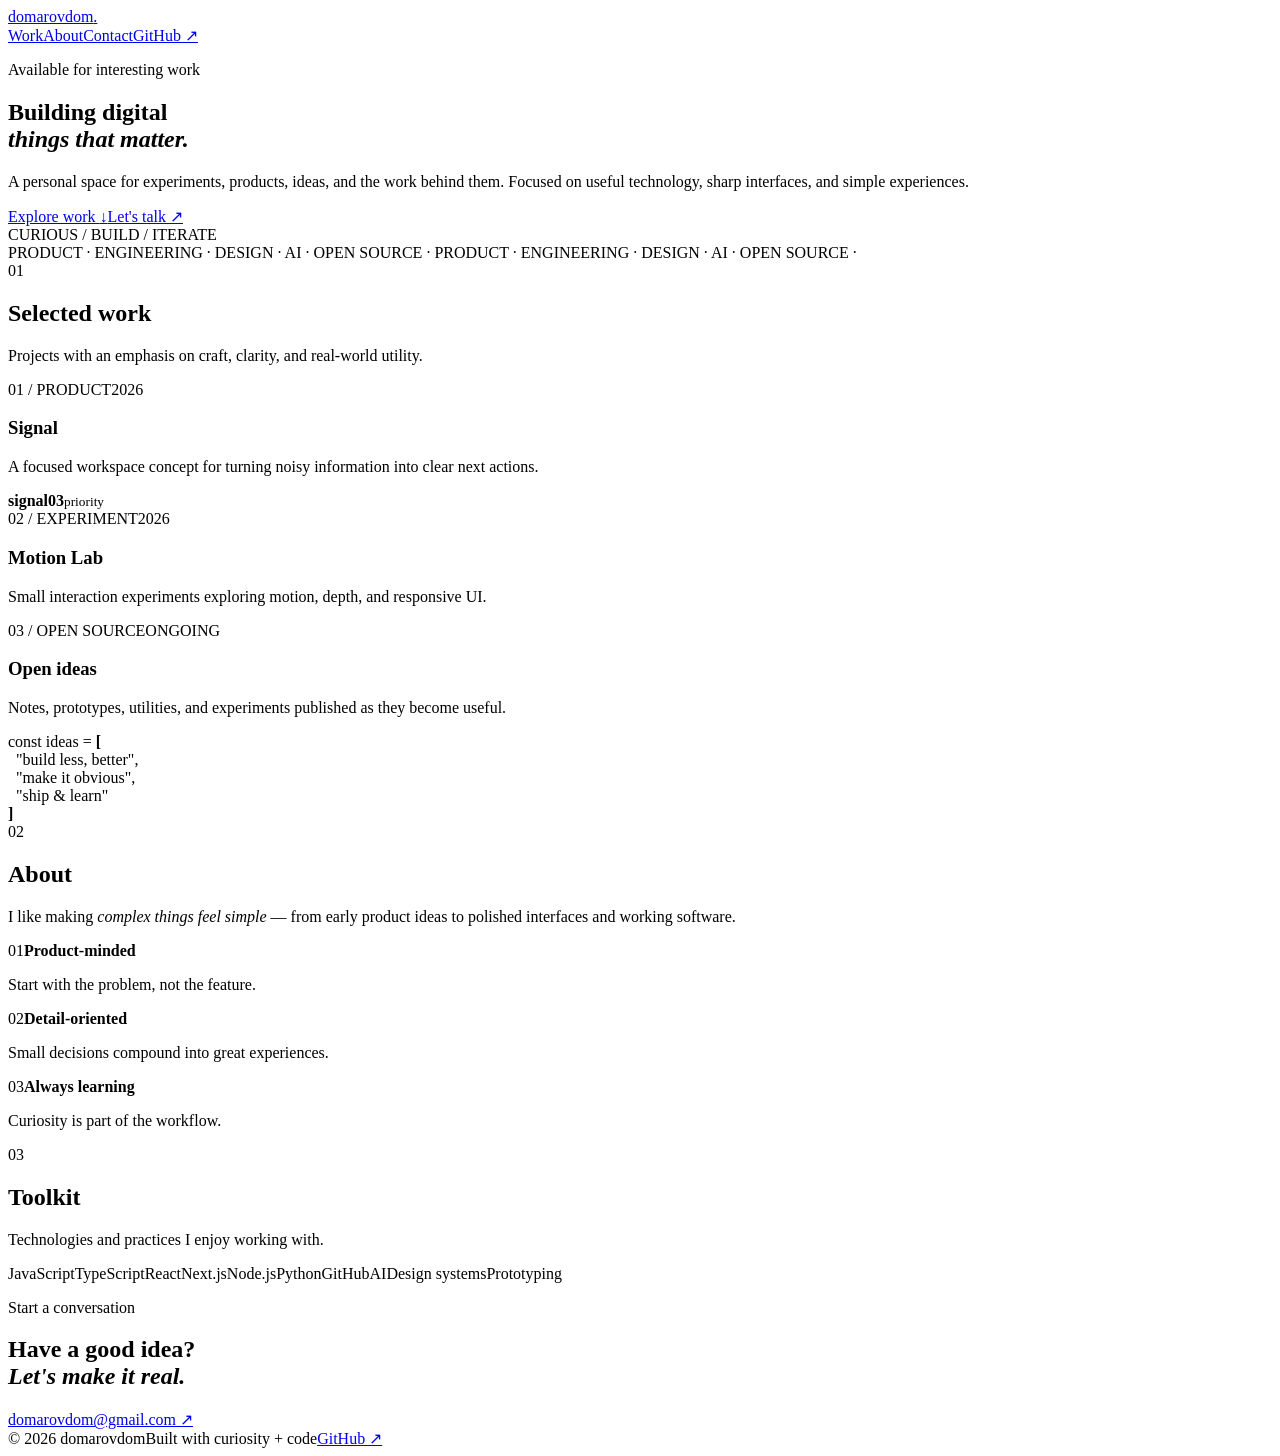
==== index.html @ 65627249 "feat: add modern personal portfolio homepage" ====
<!doctype html>
<html lang="en">
<head>
<meta charset="UTF-8"><meta name="viewport" content="width=device-width, initial-scale=1.0"><meta name="description" content="domarovdom — digital builder, product thinker, and creative technologist."><meta name="theme-color" content="#0b0b0f"><title>domarovdom — Digital builder</title><link rel="preconnect" href="https://fonts.googleapis.com"><link rel="preconnect" href="https://fonts.gstatic.com" crossorigin><link href="https://fonts.googleapis.com/css2?family=DM+Sans:wght@400;500;600;700&family=Space+Grotesk:wght@500;600;700&display=swap" rel="stylesheet"><link rel="stylesheet" href="styles.css">
</head><body><div class="noise"></div>
<header class="nav"><a class="brand" href="#top">domarovdom<span>.</span></a><nav><a href="#work">Work</a><a href="#about">About</a><a href="#contact">Contact</a><a class="nav-pill" href="https://github.com/domarovdom" target="_blank" rel="noreferrer">GitHub ↗</a></nav></header>
<main id="top"><section class="hero"><div><p class="eyebrow"><i></i> Available for interesting work</p><h1>Building digital<br><em>things that matter.</em></h1><p class="lede">A personal space for experiments, products, ideas, and the work behind them. Focused on useful technology, sharp interfaces, and simple experiences.</p><div class="actions"><a class="button primary" href="#work">Explore work <span>↓</span></a><a class="button ghost" href="#contact">Let's talk <span>↗</span></a></div></div><div class="orb-wrap" aria-hidden="true"><div class="orb"><div class="orb-core"></div><span class="orb-ring r1"></span><span class="orb-ring r2"></span><span class="orb-ring r3"></span></div><div class="orbit-label">CURIOUS / BUILD / ITERATE</div></div></section>
<div class="ticker"><div>PRODUCT · ENGINEERING · DESIGN · AI · OPEN SOURCE · PRODUCT · ENGINEERING · DESIGN · AI · OPEN SOURCE ·</div></div>
<section id="work" class="section"><div class="section-head"><span>01</span><h2>Selected work</h2><p>Projects with an emphasis on craft, clarity, and real-world utility.</p></div><div class="projects"><article class="project featured"><div class="project-top"><span>01 / PRODUCT</span><span>2026</span></div><div><h3>Signal</h3><p>A focused workspace concept for turning noisy information into clear next actions.</p></div><div class="project-visual signal"><div class="window"><span></span><span></span><span></span><b>signal</b><strong>03</strong><small>priority</small></div></div></article><article class="project"><div class="project-top"><span>02 / EXPERIMENT</span><span>2026</span></div><div><h3>Motion Lab</h3><p>Small interaction experiments exploring motion, depth, and responsive UI.</p></div><div class="project-visual motion"><div class="pulse"></div></div></article><article class="project"><div class="project-top"><span>03 / OPEN SOURCE</span><span>ONGOING</span></div><div><h3>Open ideas</h3><p>Notes, prototypes, utilities, and experiments published as they become useful.</p></div><div class="code-card"><span>const</span> ideas = <b>[</b><br>&nbsp;&nbsp;"build less, better",<br>&nbsp;&nbsp;"make it obvious",<br>&nbsp;&nbsp;"ship & learn"<br><b>]</b></div></article></div></section>
<section id="about" class="section about"><div class="section-head"><span>02</span><h2>About</h2></div><div class="about-grid"><p class="statement">I like making <em>complex things feel simple</em> — from early product ideas to polished interfaces and working software.</p><div class="facts"><div><span>01</span><b>Product-minded</b><p>Start with the problem, not the feature.</p></div><div><span>02</span><b>Detail-oriented</b><p>Small decisions compound into great experiences.</p></div><div><span>03</span><b>Always learning</b><p>Curiosity is part of the workflow.</p></div></div></div></section>
<section class="section stack"><div class="section-head"><span>03</span><h2>Toolkit</h2><p>Technologies and practices I enjoy working with.</p></div><div class="chips"><span>JavaScript</span><span>TypeScript</span><span>React</span><span>Next.js</span><span>Node.js</span><span>Python</span><span>GitHub</span><span>AI</span><span>Design systems</span><span>Prototyping</span></div></section>
<section id="contact" class="contact"><p class="eyebrow"><i></i> Start a conversation</p><h2>Have a good idea?<br><em>Let's make it real.</em></h2><a class="contact-link" href="mailto:domarovdom@gmail.com">domarovdom@gmail.com <span>↗</span></a></section></main>
<footer><span>© 2026 domarovdom</span><span>Built with curiosity + code</span><a href="https://github.com/domarovdom" target="_blank" rel="noreferrer">GitHub ↗</a></footer><script src="script.js"></script></body></html>
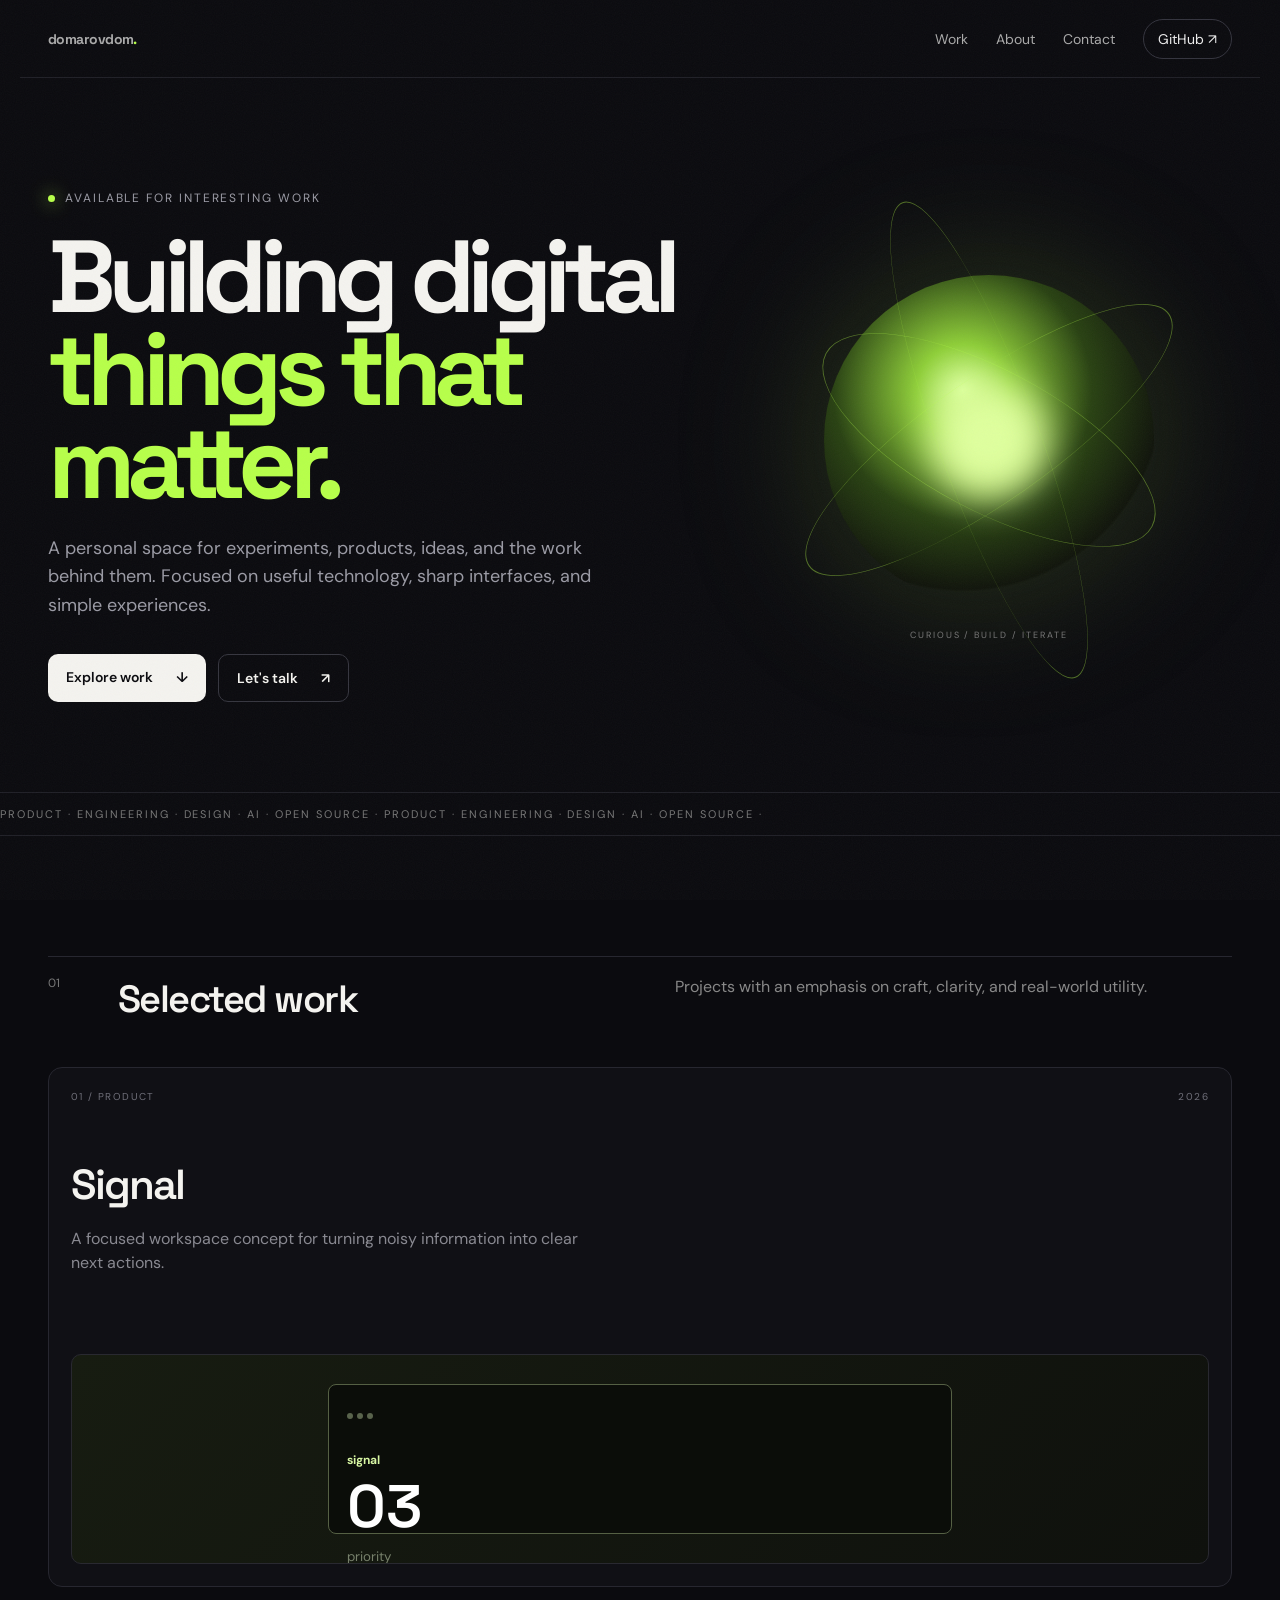
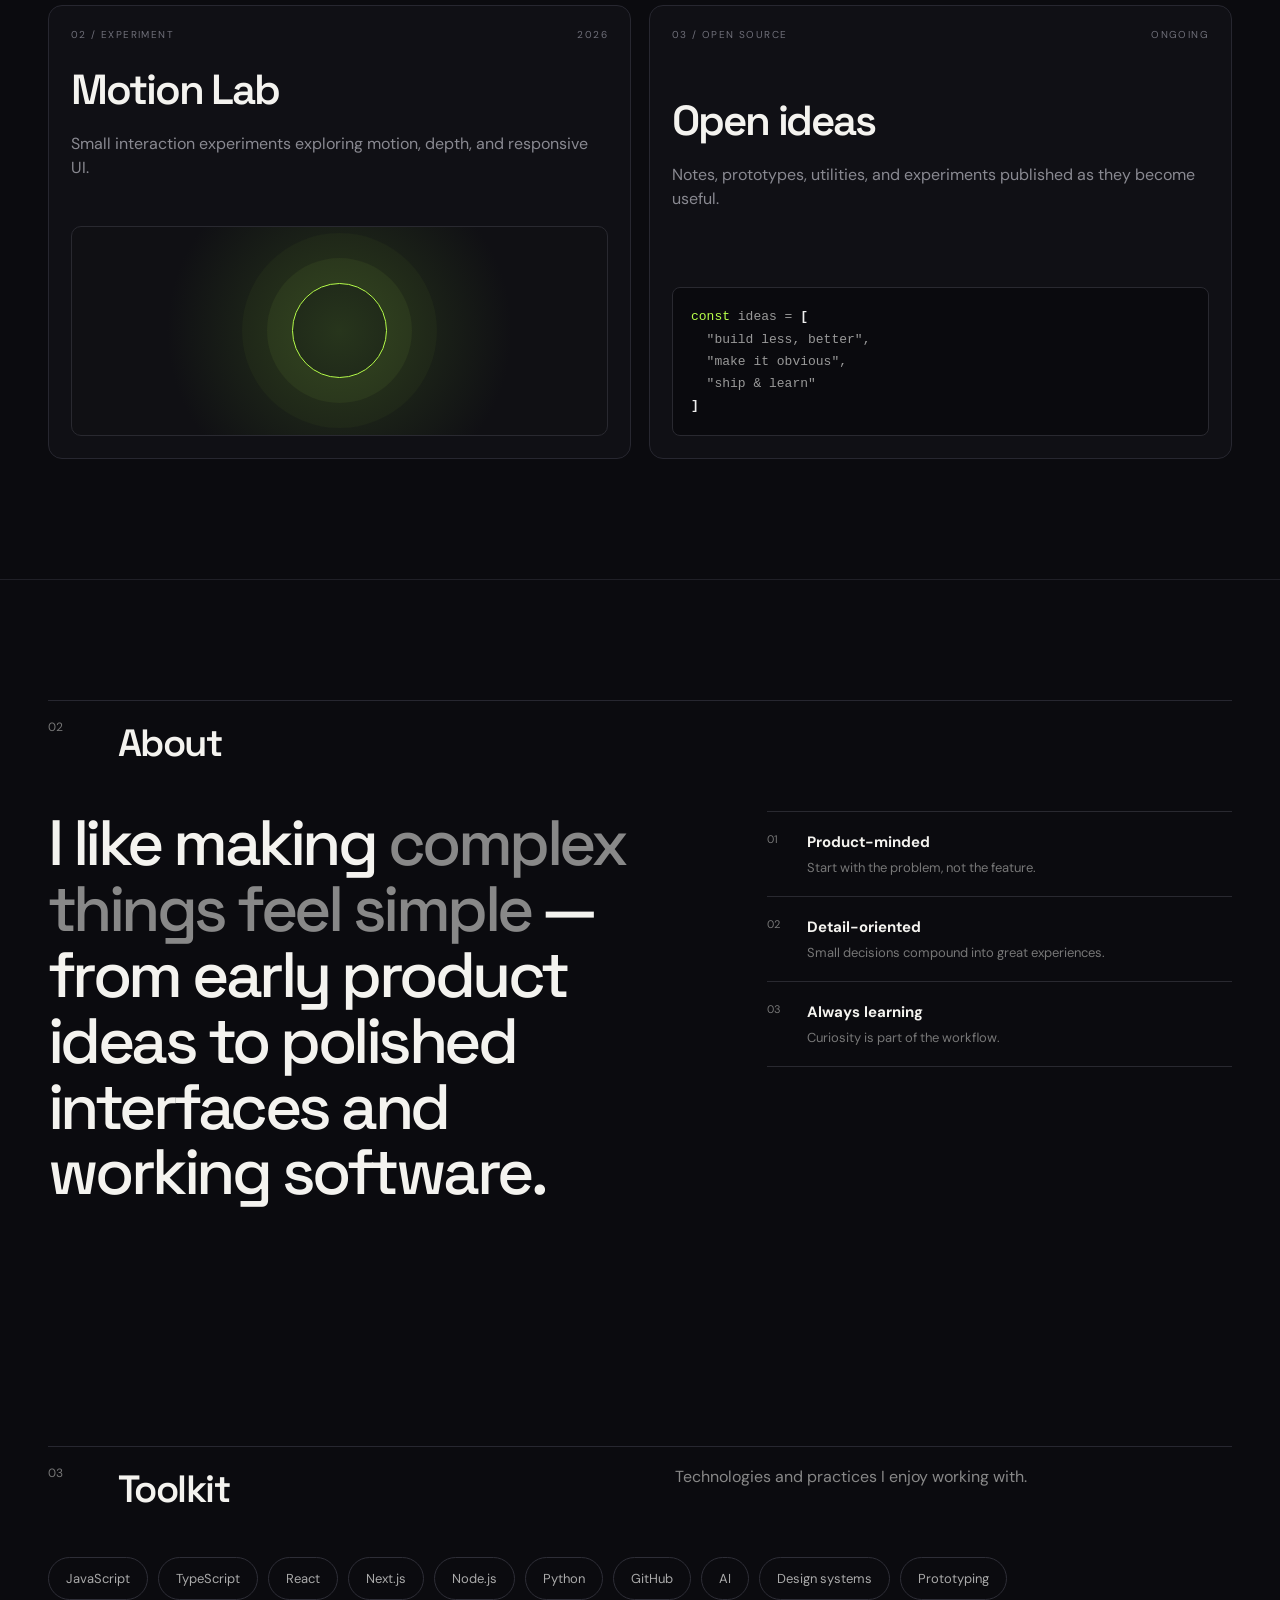
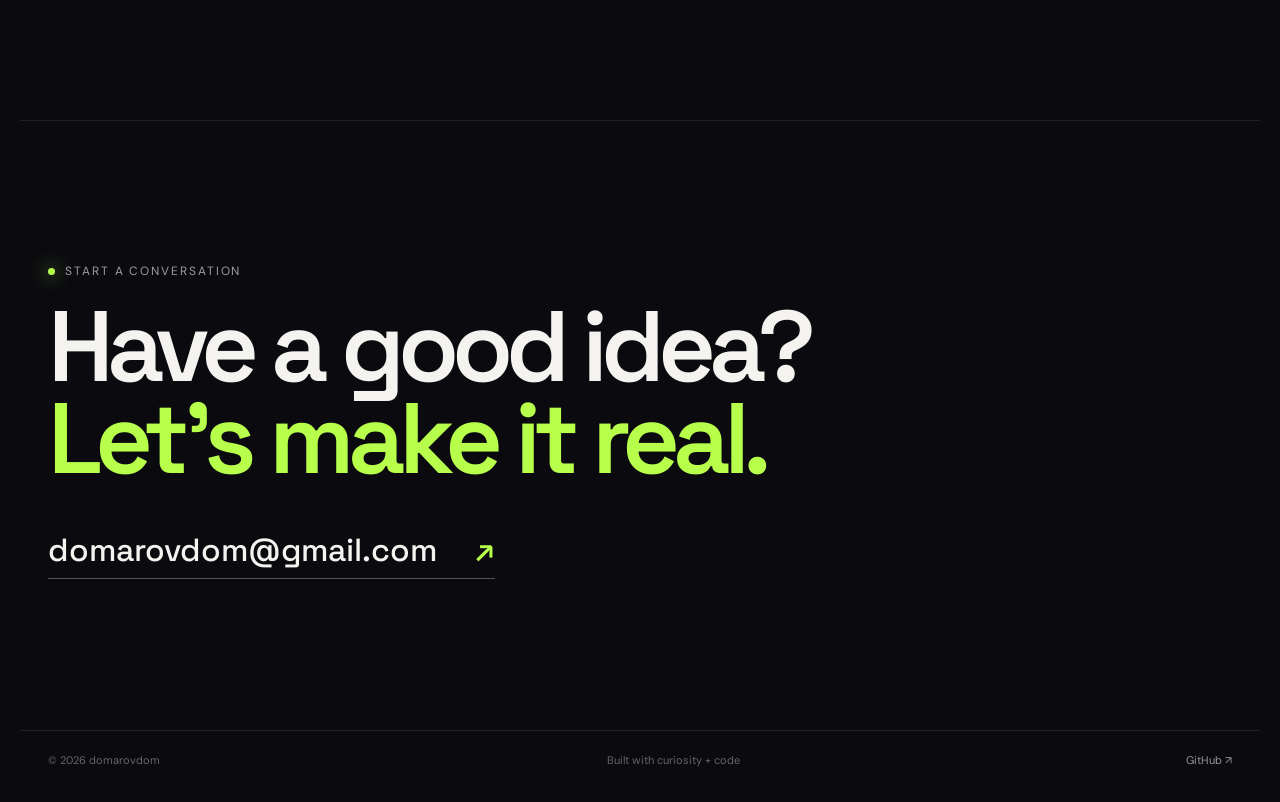
==== commit 9e871d52: "feat: add canonical SEO social metadata and structured data" ====
--- a/index.html
+++ b/index.html
@@ -1,7 +1,8 @@
 <!doctype html>
 <html lang="en">
 <head>
-<meta charset="UTF-8"><meta name="viewport" content="width=device-width, initial-scale=1.0"><meta name="description" content="domarovdom — digital builder, product thinker, and creative technologist."><meta name="theme-color" content="#0b0b0f"><title>domarovdom — Digital builder</title><link rel="preconnect" href="https://fonts.googleapis.com"><link rel="preconnect" href="https://fonts.gstatic.com" crossorigin><link href="https://fonts.googleapis.com/css2?family=DM+Sans:wght@400;500;600;700&family=Space+Grotesk:wght@500;600;700&display=swap" rel="stylesheet"><link rel="stylesheet" href="styles.css">
+<meta charset="UTF-8"><meta name="viewport" content="width=device-width, initial-scale=1.0"><meta name="description" content="domarovdom — digital builder, product thinker, and creative technologist."><meta name="theme-color" content="#0b0b0f"><meta name="robots" content="index,follow,max-image-preview:large"><link rel="canonical" href="https://domarov.dpdns.org/"><meta property="og:type" content="website"><meta property="og:url" content="https://domarov.dpdns.org/"><meta property="og:title" content="domarovdom — Digital builder"><meta property="og:description" content="Digital products, experiments, ideas, and the work behind them."><meta name="twitter:card" content="summary"><meta name="twitter:title" content="domarovdom — Digital builder"><meta name="twitter:description" content="Digital products, experiments, ideas, and the work behind them."><title>domarovdom — Digital builder</title><link rel="preconnect" href="https://fonts.googleapis.com"><link rel="preconnect" href="https://fonts.gstatic.com" crossorigin><link href="https://fonts.googleapis.com/css2?family=DM+Sans:wght@400;500;600;700&family=Space+Grotesk:wght@500;600;700&display=swap" rel="stylesheet"><link rel="stylesheet" href="styles.css">
+<script type="application/ld+json">{"@context":"https://schema.org","@type":"Person","name":"domarovdom","url":"https://domarov.dpdns.org/","sameAs":["https://github.com/domarovdom"],"description":"Digital builder, product thinker, and creative technologist."}</script>
 </head><body><div class="noise"></div>
 <header class="nav"><a class="brand" href="#top">domarovdom<span>.</span></a><nav><a href="#work">Work</a><a href="#about">About</a><a href="#contact">Contact</a><a class="nav-pill" href="https://github.com/domarovdom" target="_blank" rel="noreferrer">GitHub ↗</a></nav></header>
 <main id="top"><section class="hero"><div><p class="eyebrow"><i></i> Available for interesting work</p><h1>Building digital<br><em>things that matter.</em></h1><p class="lede">A personal space for experiments, products, ideas, and the work behind them. Focused on useful technology, sharp interfaces, and simple experiences.</p><div class="actions"><a class="button primary" href="#work">Explore work <span>↓</span></a><a class="button ghost" href="#contact">Let's talk <span>↗</span></a></div></div><div class="orb-wrap" aria-hidden="true"><div class="orb"><div class="orb-core"></div><span class="orb-ring r1"></span><span class="orb-ring r2"></span><span class="orb-ring r3"></span></div><div class="orbit-label">CURIOUS / BUILD / ITERATE</div></div></section>
--- a/styles.css
+++ b/styles.css
@@ -0,0 +1 @@
+*{box-sizing:border-box}html{scroll-behavior:smooth}body{margin:0;background:#0b0b0f;color:#f4f3ef;font-family:"DM Sans",sans-serif;overflow-x:hidden}.noise{position:fixed;inset:0;opacity:.035;pointer-events:none;z-index:10;background-image:url("data:image/svg+xml,%3Csvg xmlns='http://www.w3.org/2000/svg' width='180' height='180'%3E%3Cfilter id='n'%3E%3CfeTurbulence type='fractalNoise' baseFrequency='.9' numOctaves='3' stitchTiles='stitch'/%3E%3C/filter%3E%3Crect width='100%25' height='100%25' filter='url(%23n)'/%3E%3C/svg%3E")}.nav{height:78px;display:flex;align-items:center;justify-content:space-between;max-width:1240px;margin:auto;padding:0 28px;border-bottom:1px solid #202027}.brand{font:700 20px "Space Grotesk";letter-spacing:-.04em;color:#fff;text-decoration:none}.brand span,.hero h1 em,.contact h2 em{color:#b7ff4a;font-style:normal}.nav nav{display:flex;gap:28px;align-items:center}.nav a{color:#aaa;text-decoration:none;font-size:14px}.nav a:hover{color:#fff}.nav-pill{border:1px solid #34343e;padding:10px 14px;border-radius:99px;color:#eee!important}.hero{max-width:1240px;margin:auto;min-height:690px;padding:100px 28px 90px;display:grid;grid-template-columns:1.15fr .85fr;align-items:center;gap:40px}.eyebrow{font-size:12px;letter-spacing:.16em;text-transform:uppercase;color:#9b9ba5;display:flex;gap:10px;align-items:center}.eyebrow i{width:7px;height:7px;border-radius:50%;background:#b7ff4a;box-shadow:0 0 18px #b7ff4a}.hero h1{font:700 clamp(58px,8vw,108px)/.91 "Space Grotesk";letter-spacing:-.075em;margin:24px 0}.lede{max-width:580px;color:#9b9ba5;font-size:18px;line-height:1.6}.actions{display:flex;gap:12px;margin-top:34px}.button{padding:14px 18px;border-radius:10px;text-decoration:none;font-weight:600;font-size:14px}.primary{background:#f4f3ef;color:#0b0b0f}.ghost{border:1px solid #36363f;color:#f4f3ef}.button span{margin-left:20px}.orb-wrap{display:grid;place-items:center;min-height:450px}.orb{width:330px;height:330px;border-radius:50%;position:relative;background:radial-gradient(circle at 42% 35%,#d8ff9a 0,#8fcf39 16%,#294213 45%,#11150c 69%,transparent 70%);filter:drop-shadow(0 0 70px #7ba83a44);animation:float 6s ease-in-out infinite}.orb-core{position:absolute;inset:32%;border-radius:50%;background:#dfff9e;filter:blur(18px)}.orb-ring{position:absolute;border:1px solid #b7ff4a66;border-radius:50%;inset:-20px;transform:rotate(28deg) scaleY(.38)}.r2{inset:-55px;transform:rotate(-35deg) scaleY(.28)}.r3{inset:-88px;transform:rotate(70deg) scaleY(.2)}.orbit-label{font-size:9px;letter-spacing:.22em;color:#777;position:absolute;margin-top:390px}@keyframes float{50%{transform:translateY(-14px) rotate(3deg)}}.ticker{border-block:1px solid #202027;overflow:hidden;white-space:nowrap;color:#777;font-size:11px;letter-spacing:.18em;padding:14px 0}.ticker div{animation:scroll 30s linear infinite}@keyframes scroll{to{transform:translateX(-35%)}}.section{max-width:1240px;margin:auto;padding:120px 28px}.section-head{display:grid;grid-template-columns:70px 1fr 1fr;align-items:start;border-top:1px solid #272730;padding-top:18px;margin-bottom:44px}.section-head span{color:#777;font-size:12px}.section-head h2{font:600 38px "Space Grotesk";letter-spacing:-.04em;margin:0}.section-head p{color:#888;line-height:1.5;margin:0}.projects{display:grid;grid-template-columns:1fr 1fr;gap:18px}.project{border:1px solid #272730;background:#101015;padding:22px;min-height:430px;border-radius:14px;display:flex;flex-direction:column;justify-content:space-between;transition:.35s}.project:hover{transform:translateY(-5px);border-color:#474752}.featured{grid-column:1/-1;min-height:520px}.project-top{display:flex;justify-content:space-between;color:#6f6f79;font-size:10px;letter-spacing:.14em}.project h3{font:600 42px "Space Grotesk";margin:22px 0 10px;letter-spacing:-.05em}.project p{color:#898991;line-height:1.5;max-width:530px}.project-visual{height:210px;margin-top:30px;border-radius:10px;overflow:hidden;border:1px solid #292930}.signal{background:linear-gradient(135deg,#171c11,#0f110d);display:grid;place-items:center}.window{width:55%;height:72%;border:1px solid #556044;background:#0b0d09;border-radius:8px;padding:18px}.window span{display:inline-block;width:6px;height:6px;background:#59634c;border-radius:50%;margin-right:4px}.window b{display:block;color:#d9f7a4;font-size:12px;margin-top:28px}.window strong{font:600 60px "Space Grotesk";display:block;color:#fff}.window small{color:#77806b}.motion{display:grid;place-items:center;background:radial-gradient(circle,#27351c,#101014 60%)}.pulse{width:95px;height:95px;border:1px solid #b7ff4a;border-radius:50%;box-shadow:0 0 0 25px #b7ff4a0d,0 0 0 50px #b7ff4a08;animation:pulse 2.2s infinite}@keyframes pulse{50%{transform:scale(1.14);opacity:.65}}.code-card{font:13px/1.7 monospace;color:#999;background:#0a0a0e;border:1px solid #292930;padding:18px;border-radius:8px;margin-top:30px}.code-card span{color:#b7ff4a}.code-card b{color:#eee}.about{border-top:1px solid #202027;max-width:none;padding-left:max(28px,calc((100vw - 1184px)/2));padding-right:max(28px,calc((100vw - 1184px)/2))}.about-grid{display:grid;grid-template-columns:1.15fr .85fr;gap:90px}.statement{font:500 clamp(38px,5vw,68px)/1.03 "Space Grotesk";letter-spacing:-.055em;margin:0}.statement em{font-style:normal;color:#888}.facts{border-top:1px solid #292930}.facts div{display:grid;grid-template-columns:40px 1fr;padding:20px 0;border-bottom:1px solid #292930}.facts span{color:#777;font-size:11px}.facts b{font-size:15px}.facts p{grid-column:2;color:#777;font-size:13px;margin:7px 0 0}.chips{display:flex;flex-wrap:wrap;gap:10px}.chips span{border:1px solid #2e2e37;border-radius:99px;padding:12px 17px;color:#aaa;font-size:13px}.contact{max-width:1240px;margin:auto;padding:130px 28px 160px;border-top:1px solid #202027}.contact h2{font:600 clamp(52px,8vw,100px)/.92 "Space Grotesk";letter-spacing:-.07em;margin:22px 0 45px}.contact-link{font:500 clamp(20px,3vw,32px) "Space Grotesk";color:#f4f3ef;text-decoration:none;border-bottom:1px solid #555;padding-bottom:8px}.contact-link span{color:#b7ff4a;margin-left:30px}footer{border-top:1px solid #202027;max-width:1240px;margin:auto;padding:22px 28px 35px;display:flex;justify-content:space-between;color:#666;font-size:11px}footer a{color:#999;text-decoration:none}@media(max-width:800px){.nav nav a:not(.nav-pill){display:none}.hero{grid-template-columns:1fr;padding-top:70px}.orb-wrap{min-height:330px}.orb{width:240px;height:240px}.orbit-label{margin-top:300px}.section-head{grid-template-columns:40px 1fr}.section-head p{grid-column:2;margin-top:10px}.projects{grid-template-columns:1fr}.featured{grid-column:auto}.about-grid{grid-template-columns:1fr;gap:55px}footer{gap:12px;flex-wrap:wrap}.contact{padding-bottom:110px}}
